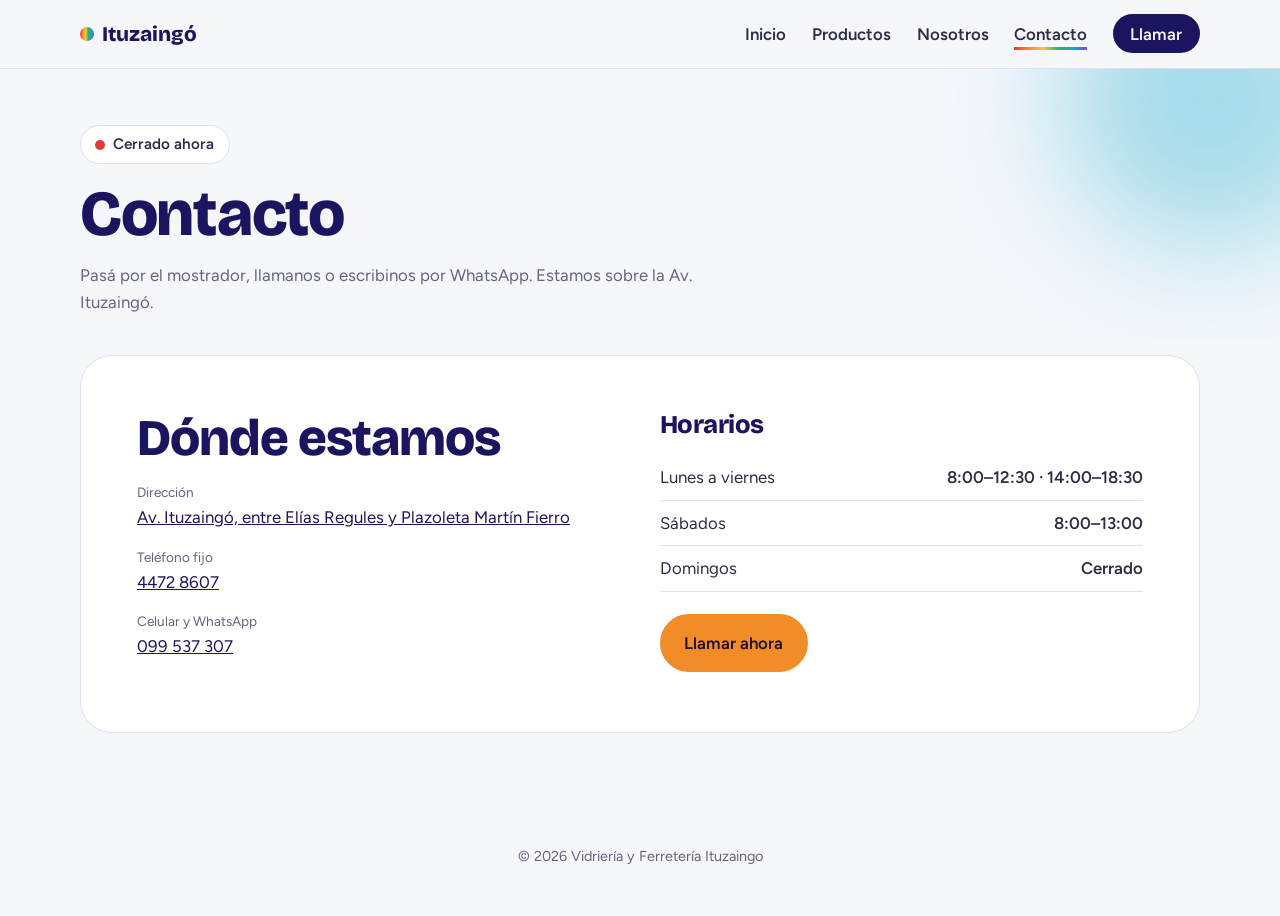
==== contacto.html @ 92a37a87 "Arreglos" ====
<!DOCTYPE html>
<html lang="es">
<head>
<meta charset="utf-8">
<meta name="viewport" content="width=device-width, initial-scale=1, viewport-fit=cover">
<title>Contacto · Barraca Ituzaingó</title>
<meta name="description" content="Cómo llegar, teléfonos y horarios de Vidriería y Ferretería Ituzaingo. Av. Ituzaingó, entre Elías Regules y Plazoleta Martín Fierro.">
<link rel="preconnect" href="https://fonts.googleapis.com">
<link href="https://fonts.googleapis.com/css2?family=Bricolage+Grotesque:opsz,wght@12..96,500;12..96,800&family=Figtree:wght@400;600&display=swap" rel="stylesheet">
<link rel="stylesheet" href="css/styles.css">
<link rel="stylesheet" href="css/paginas.css">
</head>
<body>

<header>
  <div class="w">
    <a class="brand" href="index.html#inicio"><i></i>Ituzaingó</a>
    <button class="burger" aria-label="Abrir menú" aria-expanded="false"><span></span><span></span><span></span></button>
    <nav id="nav">
      <ul>
        <li><a href="index.html#inicio">Inicio</a></li>
        <li><a href="productos.html">Productos</a></li>
        <li><a href="index.html#nosotros">Nosotros</a></li>
        <li><a href="contacto.html" aria-current="page">Contacto</a></li>
        <li><a class="cta" href="tel:099537307">Llamar</a></li>
      </ul>
    </nav>
  </div>
</header>

<main>
  <section class="page-head">
    <div class="blob" style="width:300px;height:300px;background:var(--t);top:-120px;right:-80px"></div>
    <div class="w">
      <div class="status"><i></i><span>Abierto ahora</span></div>
      <h1>Contacto</h1>
      <p class="lead">Pasá por el mostrador, llamanos o escribinos por WhatsApp. Estamos sobre la Av. Ituzaingó.</p>
    </div>
  </section>

  <section id="contacto" style="padding-top:1rem">
    <div class="w">
      <div class="contact">
        <div>
          <h2>Dónde estamos</h2>
          <ul>
            <li><small>Dirección</small><a href="https://www.google.com/maps/search/?api=1&query=Av.+Ituzaingó+y+Elías+Regules" target="_blank" rel="noopener">Av. Ituzaingó, entre Elías Regules y Plazoleta Martín Fierro</a></li>
            <li><small>Teléfono fijo</small><a href="tel:44728607">4472 8607</a></li>
            <li><small>Celular y WhatsApp</small><a href="https://wa.me/59899537307" target="_blank" rel="noopener">099 537 307</a></li>
          </ul>
        </div>
        <div>
          <h2 style="font-size:1.6rem">Horarios</h2>
          <table class="hrs">
            <tr><td>Lunes a viernes</td><td>8:00–12:30 · 14:00–18:30</td></tr>
            <tr><td>Sábados</td><td>8:00–13:00</td></tr>
            <tr><td>Domingos</td><td>Cerrado</td></tr>
          </table>
          <a class="btn main" href="tel:099537307">Llamar ahora</a>
        </div>
      </div>
    </div>
  </section>
</main>

<footer>© <span id="yr"></span> Vidriería y Ferretería Ituzaingo</footer>

<script src="js/main.js"></script>
</body>
</html>
---- css/styles.css ----
:root{--bg:#f5f7fb;--ink:#1b1560;--text:#2b2d45;--muted:#62657f;--card:#fff;--line:#dde1ee;--o:#f28c28;--y:#ffc533;--g:#2fb36a;--t:#12a8c9;--p:#7b4de0;--r:#e5383b;
--rb:linear-gradient(90deg,var(--r),var(--o),var(--y),var(--g),var(--t),var(--p));
--d:'Bricolage Grotesque','Trebuchet MS',system-ui,sans-serif;--b:'Figtree',system-ui,-apple-system,'Segoe UI',sans-serif}
:root:not([data-theme="light"]){color-scheme:light dark}
@media (prefers-color-scheme:dark){:root:not([data-theme="light"]){--bg:#0e0f22;--ink:#f1f0ff;--text:#d9daf0;--muted:#9a9cc0;--card:#171936;--line:#2a2d55}}
:root[data-theme="dark"]{--bg:#0e0f22;--ink:#f1f0ff;--text:#d9daf0;--muted:#9a9cc0;--card:#171936;--line:#2a2d55}
*{box-sizing:border-box;margin:0}
:root{padding-top:env(safe-area-inset-top,0px);padding-bottom:env(safe-area-inset-bottom,0px)}
html{scroll-behavior:smooth;scroll-padding-top:84px}
body{background:var(--bg);color:var(--text);font:400 1.05rem/1.6 var(--b);overflow-x:hidden}
h1,h2,h3{font-family:var(--d);color:var(--ink);line-height:1.05;letter-spacing:-.02em}
a{color:inherit}
:focus-visible{outline:3px solid var(--o);outline-offset:3px;border-radius:6px}
.w{width:min(1120px,100% - 2.5rem);margin-inline:auto}
section{padding:5rem 0}
h2{font-size:clamp(2rem,5vw,3.2rem);font-weight:800;margin-bottom:1rem}
.lead{max-width:60ch;color:var(--muted)}

/* Header */
header{position:sticky;top:env(safe-area-inset-top,0px);z-index:20;background:color-mix(in srgb,var(--bg) 85%,transparent);backdrop-filter:blur(12px);border-bottom:1px solid var(--line)}
header .w{display:flex;align-items:center;justify-content:space-between;height:68px}
.brand{font:800 1.3rem var(--d);color:var(--ink);text-decoration:none;display:flex;gap:.5rem;align-items:center}
.brand i{width:14px;height:14px;border-radius:50%;background:var(--rb);display:inline-block}
nav ul{display:flex;gap:1.6rem;list-style:none;padding:0;align-items:center}
nav a{text-decoration:none;font-weight:600;position:relative;padding:.3rem 0}
nav a:not(.cta)::after{content:"";position:absolute;left:0;bottom:-2px;height:3px;width:100%;background:var(--rb);transform:scaleX(0);transform-origin:left;transition:transform .3s}
nav a:not(.cta):hover::after{transform:scaleX(1)}
.cta{background:var(--ink);color:var(--bg);padding:.6rem 1.1rem;border-radius:99px;font-weight:600;text-decoration:none}
.burger{display:none;background:none;border:0;width:44px;height:44px;cursor:pointer;color:var(--ink)}
.burger span{display:block;height:3px;background:currentColor;margin:6px 10px;border-radius:3px;transition:.3s}
@media(max-width:820px){.burger{display:block}
nav{position:fixed;inset:68px 0 auto 0;background:var(--bg);border-bottom:1px solid var(--line);padding:1rem 1.5rem 1.5rem;transform:translateY(-130%);transition:transform .35s;z-index:-1}
nav.open{transform:none}nav ul{flex-direction:column;align-items:flex-start;gap:1rem;font-size:1.2rem}
.burger.open span:nth-child(1){transform:translateY(9px) rotate(45deg)}.burger.open span:nth-child(2){opacity:0}.burger.open span:nth-child(3){transform:translateY(-9px) rotate(-45deg)}}

/* Hero */
.hero{padding:3.5rem 0 4rem;position:relative;overflow:hidden}
.hero .w{display:grid;grid-template-columns:1.1fr .9fr;gap:3rem;align-items:center}
.hero h1{font-size:clamp(2.6rem,7vw,5rem);font-weight:800}
.hero p{margin:1.2rem 0 1.8rem;max-width:46ch;font-size:1.15rem}
.sweep{display:block;height:14px;border-radius:99px;background:var(--rb);margin-top:1.2rem;width:min(340px,80%);clip-path:inset(0 100% 0 0);animation:paint 1.4s .3s cubic-bezier(.7,0,.2,1) forwards}
@keyframes paint{to{clip-path:inset(0 0 0 0)}}
.btns{display:flex;flex-wrap:wrap;gap:.8rem}
.btn{display:inline-flex;align-items:center;gap:.5rem;padding:.85rem 1.4rem;border-radius:99px;font-weight:600;text-decoration:none;border:2px solid var(--ink);transition:transform .2s,box-shadow .2s}
.btn.main{background:var(--o);border-color:var(--o);color:#1a1033}
.btn:hover{transform:translateY(-3px);box-shadow:0 10px 24px -10px var(--o)}
.logo-card{position:relative;border-radius:50%;width:min(100%,430px);aspect-ratio:1;margin-inline:auto;animation:float 7s ease-in-out infinite}
.logo-card::before{content:"";position:absolute;inset:-10px;border-radius:50%;background:conic-gradient(var(--r),var(--o),var(--y),var(--g),var(--t),var(--p),var(--r));animation:spin 9s linear infinite}
.logo-card img{position:relative;width:100%;height:100%;object-fit:cover;display:block;border-radius:50%;background:#fff;box-shadow:0 30px 60px -25px rgba(27,21,96,.55),0 0 0 6px var(--bg)}
@keyframes spin{to{transform:rotate(360deg)}}
@keyframes float{50%{transform:translateY(-14px) rotate(-1.5deg)}}
.blob{position:absolute;border-radius:50%;filter:blur(60px);opacity:.35;z-index:-1}
.status{display:inline-flex;gap:.5rem;align-items:center;font-weight:600;font-size:.95rem;background:var(--card);border:1px solid var(--line);padding:.4rem .9rem;border-radius:99px;margin-bottom:1.2rem}
.status i{width:10px;height:10px;border-radius:50%;background:var(--g);animation:pulse 1.8s infinite}
@keyframes pulse{0%{box-shadow:0 0 0 0 rgba(47,179,106,.6)}100%{box-shadow:0 0 0 12px transparent}}
@media(max-width:820px){.hero .w{grid-template-columns:1fr}.logo-card{width:min(78%,340px);order:-1}}

/* Marquee */
.band{background:var(--ink);color:var(--bg);overflow:hidden;padding:.9rem 0;font:800 1.3rem var(--d)}
.band div{display:flex;gap:2.5rem;width:max-content;animation:slide 30s linear infinite}
@keyframes slide{to{transform:translateX(-50%)}}

/* Productos */
.grid{display:grid;grid-template-columns:repeat(auto-fit,minmax(280px,1fr));gap:1.5rem;margin-top:2.2rem}
.card{background:var(--card);border:1px solid var(--line);border-radius:22px;padding:1.6rem;position:relative;overflow:hidden;transition:transform .3s,border-color .3s}
.card::before{content:"";position:absolute;inset:0 auto 0 0;width:8px;background:var(--c);transition:width .35s}
.card:hover{transform:translateY(-6px)}.card:hover::before{width:100%;opacity:.12}
.card b{font-size:2rem;display:block;margin-bottom:.5rem;position:relative}
.card h3{font-size:1.35rem;margin-bottom:.4rem;position:relative}
.card p{font-size:.98rem;color:var(--muted);position:relative}

/* Nosotros */
.about{display:grid;grid-template-columns:1fr 1fr;gap:3rem;align-items:center}
.pills{display:grid;grid-template-columns:1fr 1fr;gap:1rem}
.pills div{background:var(--card);border:1px solid var(--line);border-radius:20px;padding:1.3rem}
.pills strong{display:block;font:800 1.15rem var(--d);color:var(--ink)}
.pills span{font-size:.95rem;color:var(--muted)}
@media(max-width:820px){.about{grid-template-columns:1fr}}

/* Contacto adaptado a modo claro/oscuro */
.contact{background:var(--card);color:var(--text);border:1px solid var(--line);border-radius:32px;padding:clamp(1.5rem,5vw,3.5rem);display:grid;grid-template-columns:1fr 1fr;gap:2.5rem}
.contact h2{color:var(--ink)}
.contact a{color:var(--ink)}
.contact li{list-style:none;margin-bottom:1rem}
.contact ul{padding:0}
.contact small{display:block;color:var(--muted);font-size:.85rem}
.hrs{width:100%;border-collapse:collapse;margin-bottom:1.4rem}
.hrs td{padding:.55rem 0;border-bottom:1px solid var(--line)}
.hrs td:last-child{text-align:right;font-weight:600}
@media(max-width:820px){.contact{grid-template-columns:1fr}}

footer{padding:2rem 0 3rem;text-align:center;color:var(--muted);font-size:.9rem}
@media(prefers-reduced-motion:reduce){*{animation:none!important;transition:none!important}.sweep{clip-path:none}html{scroll-behavior:auto}}
---- css/paginas.css ----
/* Páginas internas (Productos, Contacto). Se carga después de styles.css
   y usa sus variables: --ink --text --muted --card --line --bg y los colores --r --o --y --g --t --p. */

/* Página actual en el menú: deja fija la línea de colores del hover */
nav a[aria-current="page"]:not(.cta)::after{transform:scaleX(1)}

/* Encabezado de página interna */
.page-head{position:relative;overflow:hidden;padding:3.5rem 0 1.5rem}
.page-head h1{font-size:clamp(2.4rem,6vw,4rem);font-weight:800;margin-bottom:.9rem}
.page-head .status{margin-bottom:1rem}

/* Solo para lectores de pantalla */
.sr{position:absolute;width:1px;height:1px;overflow:hidden;clip:rect(0 0 0 0);white-space:nowrap}

/* Buscador y filtros */
.tools{display:flex;flex-direction:column;gap:1rem;margin-bottom:2rem}
.tools input{
  width:100%;max-width:26rem;font:inherit;color:var(--text);
  background:var(--card);border:1px solid var(--line);
  border-radius:99px;padding:.8rem 1.2rem;
}
.tools input::placeholder{color:var(--muted)}
.chips{display:flex;flex-wrap:wrap;gap:.5rem}
.chip{
  display:inline-flex;align-items:center;cursor:pointer;
  font:600 .92rem var(--b);color:var(--ink);
  background:var(--card);border:1px solid var(--line);
  border-radius:99px;padding:.5rem 1rem;
  transition:border-color .2s,background .2s;
}
.chip i{width:.6em;height:.6em;border-radius:50%;background:var(--c);margin-right:.5em}
.chip:hover{border-color:var(--ink)}
.chip[aria-pressed="true"]{background:var(--ink);border-color:var(--ink);color:var(--bg)}
@media(min-width:760px){.tools{flex-direction:row;flex-wrap:wrap;align-items:center;gap:1rem 1.5rem}.tools input{flex:0 1 22rem}}

/* Tarjetas de rubro (extienden .card) */
.card[hidden],.cat li[hidden],.vacio[hidden]{display:none}
.cat{display:flex;flex-direction:column}
.cat ul{list-style:none;padding:0;margin:1rem 0 1.4rem;position:relative}
.cat li{position:relative;padding:.28rem 0 .28rem 1.1rem;font-size:.98rem;line-height:1.4}
.cat li::before{content:"";position:absolute;left:0;top:.85em;width:.5rem;height:.5rem;border-radius:2px;background:var(--c)}
.cat .ask{
  position:relative;margin-top:auto;align-self:flex-start;
  font-weight:600;color:var(--ink);
  text-decoration:underline;text-decoration-color:var(--c);
  text-decoration-thickness:3px;text-underline-offset:.3em;
}

/* Sin resultados */
.vacio{max-width:40rem;padding:1rem 0 0}
.vacio h3{font-size:1.5rem;margin-bottom:.4rem}
.vacio p{margin-bottom:1.2rem;color:var(--muted)}

/* Cierre del catálogo */
.cierre{
  margin-top:3.5rem;padding-top:2rem;border-top:1px solid var(--line);
  display:flex;flex-wrap:wrap;gap:1.5rem 3rem;align-items:center;justify-content:space-between;
}
.cierre h2{font-size:clamp(1.6rem,4vw,2.2rem);margin-bottom:.5rem}
.cierre p{max-width:46ch;color:var(--muted)}
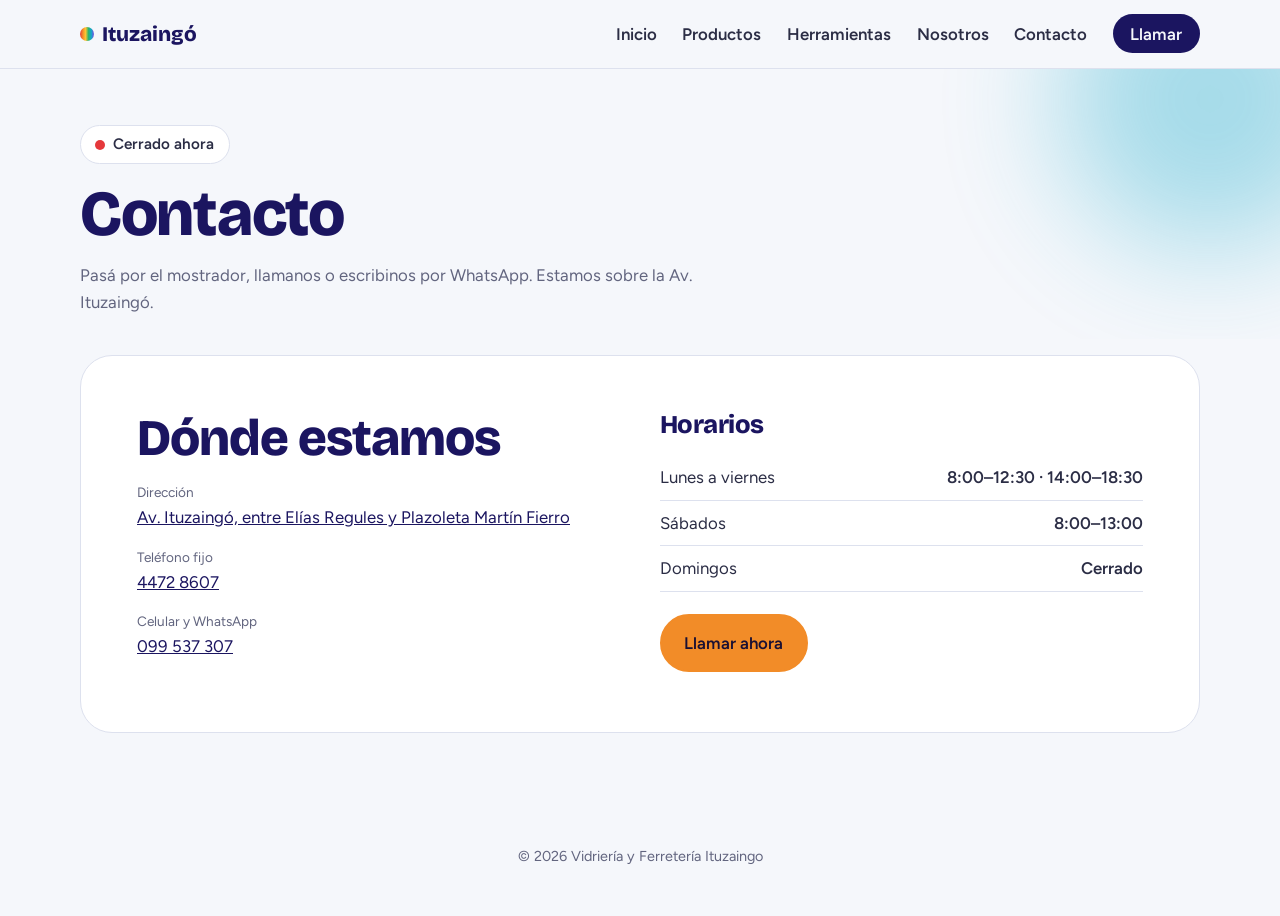
==== commit cd2bda7c: "Arreglos" ====
--- a/contacto.html
+++ b/contacto.html
@@ -14,14 +14,15 @@
 
 <header>
   <div class="w">
-    <a class="brand" href="index.html#inicio"><i></i>Ituzaingó</a>
+    <a class="brand" href="index.html"><i></i>Ituzaingó</a>
     <button class="burger" aria-label="Abrir menú" aria-expanded="false"><span></span><span></span><span></span></button>
     <nav id="nav">
       <ul>
-        <li><a href="index.html#inicio">Inicio</a></li>
+        <li><a href="index.html">Inicio</a></li>
         <li><a href="productos.html">Productos</a></li>
+        <li><a href="herramientas.html">Herramientas</a></li>
         <li><a href="index.html#nosotros">Nosotros</a></li>
-        <li><a href="contacto.html" aria-current="page">Contacto</a></li>
+        <li><a href="contacto.html">Contacto</a></li>
         <li><a class="cta" href="tel:099537307">Llamar</a></li>
       </ul>
     </nav>
